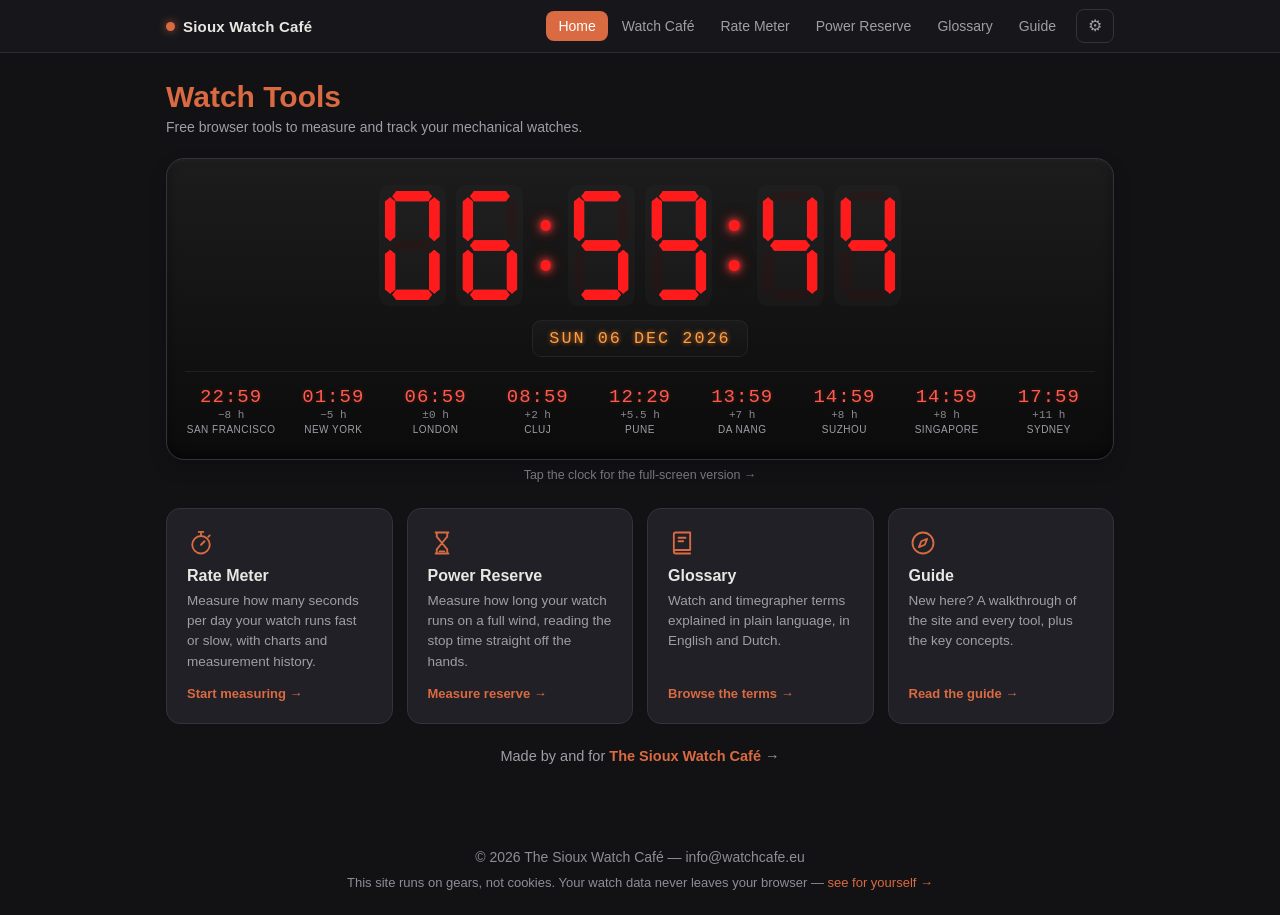
==== index.html @ 9752f8b2 "Left-align homepage title in the shared header style The title and subtitle now sit on the content c" ====
<!DOCTYPE html>
<html lang="en">
<head>
  <meta charset="UTF-8">
  <meta name="viewport" content="width=device-width, initial-scale=1.0">
  <title>Watch Tools — The Sioux Watch Café</title>
  <link rel="stylesheet" href="/theme.css">
  <link rel="icon" href="/favicon.svg" type="image/svg+xml">
  <link rel="icon" href="/favicon-32.png" sizes="32x32" type="image/png">
  <link rel="apple-touch-icon" href="/apple-touch-icon.png">

  <script src="/nav.js" defer></script>
  <style>
    :root{
      /* ===== Watch Café (default dark theme) ===== */
      --bg:#121215; --card:#1c1c21; --card2:#202026; --border:#33333c;
      --nav-bg:#17171b; --nav-border:#2a2a31; --nav-hover:#22222a; --accent-glow:rgba(217,106,65,.7);
      --accent:#d96a41; --accent-d:#c25a36;
      --ink:#e9e7e2; --muted:#a09da6;
      --led-on:#ff1b1b; --led-off:#3a0b0b; --led-glow:rgba(255,59,59,0.85);
      --amber-on:#ff9e3d; --amber-glow:rgba(255,138,60,0.7);
      --panel-1:#1c1c1c; --panel-2:#0b0b0b;       /* clock panel gradient */
      --panel-border:var(--border);
      --wt:#ff5a4d; --wo:#8a8890; --hint:#77747d; /* world strip: time / offset / hint */
    }

    /* ===== Pepsi — Rolex GMT red/blue accents on dark ===== */
    /* ===== Snowflake — Tudor blue with gold accents on dark ===== */
    /* ===== Speedy — Omega black/white dial with tachy red on dark ===== */
    /* ===== Monster — Seiko orange diver accents on dark ===== */
    /* ===== Kermit — Rolex green accents on warm dark ===== */
    *{box-sizing:border-box}
    body{margin:0;font-family:"Segoe UI",Roboto,Helvetica,Arial,sans-serif;background:var(--bg);color:var(--ink);-webkit-font-smoothing:antialiased}
    header{max-width:980px;margin:0 auto;padding:28px 16px 0}
    h1{color:var(--accent);font-size:clamp(20px,3vw,30px);font-weight:800;margin:0 0 4px}
    header p{color:var(--muted);font-size:14px;margin:0;line-height:1.4}
    main{max-width:980px;margin:0 auto 60px;padding:0 16px}

    .clock-hero{display:block;text-decoration:none;margin:20px 0 8px}
    .clock-panel{background:linear-gradient(180deg,var(--panel-1),var(--panel-2));border:1px solid var(--panel-border);border-radius:18px;padding:26px 18px 22px;display:flex;flex-direction:column;align-items:center;overflow-x:hidden;max-width:100%;box-shadow:inset 0 2px 4px rgba(255,255,255,0.04),inset 0 -4px 10px rgba(0,0,0,0.45),0 8px 18px rgba(0,0,0,0.18);transition:border-color .15s}
    .clock-hero:hover .clock-panel{border-color:var(--accent)}
    .clock{--u:clamp(0.40px,calc(0.196vw - 0.16px),1.05px);display:flex;align-items:center;gap:calc(10 * var(--u))}
    .digit{position:relative;width:calc(64 * var(--u));height:calc(116 * var(--u));background:rgba(255,255,255,0.02);border-radius:calc(10 * var(--u));flex:none}
    .segment{position:absolute;background:var(--led-off);opacity:.28}
    .segment.on{background:var(--led-on);opacity:1;box-shadow:0 0 8px var(--led-glow),0 0 16px var(--led-glow),0 0 28px rgba(255,60,60,.35)}
    .a,.d,.g{width:calc(38 * var(--u));height:calc(10 * var(--u));left:calc(13 * var(--u));clip-path:polygon(10% 0,90% 0,100% 50%,90% 100%,10% 100%,0 50%)}
    .a{top:calc(6 * var(--u))}.g{top:calc(53 * var(--u))}.d{bottom:calc(6 * var(--u))}
    .b,.c,.e,.f{width:calc(10 * var(--u));height:calc(42 * var(--u));clip-path:polygon(0 10%,50% 0,100% 10%,100% 90%,50% 100%,0 90%)}
    .f{left:calc(6 * var(--u));top:calc(12 * var(--u))}.b{right:calc(6 * var(--u));top:calc(12 * var(--u))}
    .e{left:calc(6 * var(--u));bottom:calc(12 * var(--u))}.c{right:calc(6 * var(--u));bottom:calc(12 * var(--u))}
    .colon{width:calc(18 * var(--u));height:calc(116 * var(--u));position:relative;margin:0 calc(2 * var(--u));flex:none}
    .colon::before,.colon::after{content:"";position:absolute;left:50%;transform:translateX(-50%);width:calc(10 * var(--u));height:calc(10 * var(--u));border-radius:50%;background:var(--led-on);box-shadow:0 0 6px var(--led-glow),0 0 12px var(--led-glow),0 0 20px rgba(255,43,43,.3)}
    .colon::before{top:calc(34 * var(--u))}.colon::after{bottom:calc(34 * var(--u))}
    .date-led{margin-top:14px;padding:8px 16px;text-align:center;background:linear-gradient(180deg,rgba(255,255,255,0.03),rgba(255,255,255,0.01));border:1px solid rgba(255,255,255,0.06);border-radius:9px;color:var(--amber-on);font-family:"Consolas","Courier New",monospace;font-size:1.05rem;letter-spacing:0.12em;text-transform:uppercase;text-shadow:0 0 4px var(--amber-glow),0 0 10px rgba(255,138,60,0.18)}
    .clock-hint{text-align:center;color:var(--hint);font-size:12.5px;margin:8px 0 0}
    .world{width:100%;margin-top:14px;padding-top:14px;border-top:1px solid rgba(255,255,255,0.07);display:grid;grid-template-columns:repeat(9,1fr);gap:10px}
    @media(max-width:940px){.world{grid-template-columns:repeat(3,1fr);row-gap:14px}}
    .wz{text-align:center;min-width:0}
    .wz .wt{font-family:"Consolas","Courier New",monospace;color:var(--wt);font-size:clamp(15px,4vw,19px);letter-spacing:1px;text-shadow:0 0 4px rgba(255,59,48,0.3)}
    .wz .wo{font-family:"Consolas","Courier New",monospace;color:var(--wo);font-size:11px;margin-top:1px}
    .wz .wc{color:#a09da6;font-size:10px;letter-spacing:0.5px;text-transform:uppercase;margin-top:3px;line-height:1.25}

    .tools{display:grid;grid-template-columns:repeat(4,1fr);gap:14px;margin:26px 0 0}
    @media(max-width:860px){.tools{grid-template-columns:repeat(2,1fr)}}
    @media(max-width:520px){.tools{grid-template-columns:1fr}}
    .tool{display:flex;flex-direction:column;background:var(--card2);border:1px solid var(--border);border-radius:14px;padding:20px;text-decoration:none;color:var(--ink);transition:border-color .15s, transform .15s}
    .tool:hover{border-color:var(--accent);transform:translateY(-2px)}
    .tool .icon{width:28px;height:28px;margin-bottom:10px;display:block;color:var(--accent)}
    .tool b{display:block;font-size:16px;margin-bottom:6px}
    .tool span{color:var(--muted);font-size:13.5px;line-height:1.5;display:block}
    .tool .go{color:var(--accent);font-size:13px;font-weight:600;margin-top:auto;padding-top:12px;display:block}

    .cafe-ref{margin:24px 0 0;text-align:center;color:var(--muted);font-size:14.5px}
    .cafe-ref a{color:var(--accent);text-decoration:none;font-weight:600}
    .cafe-ref a:hover{text-decoration:underline}

    footer{margin-top:44px;text-align:center;padding:25px;color:#8f8c96;font-size:14px}
    .gears{margin-top:10px;font-size:13px}
    .gears a{color:var(--accent);text-decoration:none}
    .gears a:hover{text-decoration:underline}
  </style>
</head>
<body>

<header>
  <h1>Watch Tools</h1>
  <p>Free browser tools to measure and track your mechanical watches.</p>
</header>

<main>
  <a class="clock-hero" href="/clock/" title="Open the full-screen clock">
    <div class="clock-panel">
      <div class="clock" id="clock">
        <div class="digit" id="digit0"><div class="segment a"></div><div class="segment b"></div><div class="segment c"></div><div class="segment d"></div><div class="segment e"></div><div class="segment f"></div><div class="segment g"></div></div>
        <div class="digit" id="digit1"><div class="segment a"></div><div class="segment b"></div><div class="segment c"></div><div class="segment d"></div><div class="segment e"></div><div class="segment f"></div><div class="segment g"></div></div>
        <div class="colon"></div>
        <div class="digit" id="digit2"><div class="segment a"></div><div class="segment b"></div><div class="segment c"></div><div class="segment d"></div><div class="segment e"></div><div class="segment f"></div><div class="segment g"></div></div>
        <div class="digit" id="digit3"><div class="segment a"></div><div class="segment b"></div><div class="segment c"></div><div class="segment d"></div><div class="segment e"></div><div class="segment f"></div><div class="segment g"></div></div>
        <div class="colon"></div>
        <div class="digit" id="digit4"><div class="segment a"></div><div class="segment b"></div><div class="segment c"></div><div class="segment d"></div><div class="segment e"></div><div class="segment f"></div><div class="segment g"></div></div>
        <div class="digit" id="digit5"><div class="segment a"></div><div class="segment b"></div><div class="segment c"></div><div class="segment d"></div><div class="segment e"></div><div class="segment f"></div><div class="segment g"></div></div>
      </div>
      <div class="date-led" id="dateDisplay">MON 01 JAN 2026</div>
      <div class="world" id="world"></div>
    </div>
    <p class="clock-hint" id="clockHint">Tap the clock for the full-screen version &rarr;</p>
  </a>

  <div class="tools">
    <a class="tool" href="/watchrate/">
      <svg class="icon" viewBox="0 0 24 24" fill="none" stroke="currentColor" stroke-width="1.6" stroke-linecap="round" stroke-linejoin="round" aria-hidden="true"><circle cx="12" cy="13.5" r="7.5"/><path d="M10 2.5h4M12 2.5V6M18.2 6.8l1.3-1.3M12 13.5l3-3"/></svg>
      <b id="t_rate_h">Rate Meter</b>
      <span id="t_rate_d">Measure how many seconds per day your watch runs fast or slow, with charts and measurement history.</span>
      <span class="go" id="t_rate_c">Start measuring &rarr;</span>
    </a>
    <a class="tool" href="/powerreserve/">
      <svg class="icon" viewBox="0 0 24 24" fill="none" stroke="currentColor" stroke-width="1.6" stroke-linecap="round" stroke-linejoin="round" aria-hidden="true"><path d="M6.5 3h11M6.5 21h11M7.5 3v3.5L12 12l4.5-5.5V3M7.5 21v-3.5L12 12l4.5 5.5V21"/><path d="M10 19.2h4"/></svg>
      <b id="t_pr_h">Power Reserve</b>
      <span id="t_pr_d">Measure how long your watch runs on a full wind, reading the stop time straight off the hands.</span>
      <span class="go" id="t_pr_c">Measure reserve &rarr;</span>
    </a>
    <a class="tool" href="/glossary/">
      <svg class="icon" viewBox="0 0 24 24" fill="none" stroke="currentColor" stroke-width="1.6" stroke-linecap="round" stroke-linejoin="round" aria-hidden="true"><path d="M5 4.5A1.5 1.5 0 0 1 6.5 3H19v15H6.5A1.5 1.5 0 0 0 5 19.5z"/><path d="M5 19.5A1.5 1.5 0 0 0 6.5 21H19M9 7.5h6M9 10.5h4"/></svg>
      <b id="t_gl_h">Glossary</b>
      <span id="t_gl_d">Watch and timegrapher terms explained in plain language, in English and Dutch.</span>
      <span class="go" id="t_gl_c">Browse the terms &rarr;</span>
    </a>
    <a class="tool" href="/guide/">
      <svg class="icon" viewBox="0 0 24 24" fill="none" stroke="currentColor" stroke-width="1.6" stroke-linecap="round" stroke-linejoin="round" aria-hidden="true"><circle cx="12" cy="12" r="9"/><path d="M15.5 8.5l-2 5-5 2 2-5z"/></svg>
      <b id="t_gu_h">Guide</b>
      <span id="t_gu_d">New here? A walkthrough of the site and every tool, plus the key concepts.</span>
      <span class="go" id="t_gu_c">Read the guide &rarr;</span>
    </a>
  </div>

  <p class="cafe-ref" id="cafeRef">Made by and for <a href="/cafe/">The Sioux Watch Café</a> &rarr;</p>
</main>

<footer>
  © 2026 The Sioux Watch Café — info@watchcafe.eu
  <div class="gears" id="gears">This site runs on gears, not cookies. Your watch data never leaves your browser — <a href="/privacy/">see for yourself →</a></div>
</footer>

<script>
  var digitMap={"0":["a","b","c","d","e","f"],"1":["b","c"],"2":["a","b","d","e","g"],"3":["a","b","c","d","g"],"4":["b","c","f","g"],"5":["a","c","d","f","g"],"6":["a","c","d","e","f","g"],"7":["a","b","c"],"8":["a","b","c","d","e","f","g"],"9":["a","b","c","d","f","g"]};
  function setDigit(id,ch){
    var digit=document.getElementById(id); if(!digit) return;
    var active=digitMap[ch]||[];
    digit.querySelectorAll(".segment").forEach(function(seg){
      var cls=["a","b","c","d","e","f","g"].filter(function(c){return seg.classList.contains(c);})[0];
      seg.classList.toggle("on",active.indexOf(cls)>-1);
    });
  }
  function tick(){
    var now=new Date();
    var s=(String(now.getHours()).padStart(2,"0")+String(now.getMinutes()).padStart(2,"0")+String(now.getSeconds()).padStart(2,"0")).split("");
    for(var i=0;i<6;i++) setDigit("digit"+i,s[i]);
    var d=now.toLocaleDateString("en-GB",{weekday:"short",day:"2-digit",month:"short",year:"numeric"}).replace(/,/g,"").toUpperCase();
    document.getElementById("dateDisplay").textContent=d;
    updateWorld(now);
  }

  var CITIES=[
    {city:"San Francisco",tz:"America/Los_Angeles"},
    {city:"New York",tz:"America/New_York"},
    {city:"London",tz:"Europe/London"},
    {city:"Cluj",tz:"Europe/Bucharest"},
    {city:"Pune",tz:"Asia/Kolkata"},
    {city:"Suzhou",tz:"Asia/Shanghai"},
    {city:"Singapore",tz:"Asia/Singapore"},
    {city:"Da Nang",tz:"Asia/Ho_Chi_Minh"},
    {city:"Sydney",tz:"Australia/Sydney"}
  ];
  // uurverschil van een tijdzone t.o.v. de systeemtijdzone, op moment 'now'
  function tzOffsetHours(tz,now){
    try{
      var s=new Intl.DateTimeFormat("en-US",{timeZone:tz,hour12:false,year:"numeric",month:"2-digit",day:"2-digit",hour:"2-digit",minute:"2-digit"}).formatToParts(now);
      var o={}; s.forEach(function(p){o[p.type]=p.value;});
      var asUTC=Date.UTC(+o.year,+o.month-1,+o.day,(+o.hour)%24,+o.minute);
      var localAsUTC=Date.UTC(now.getFullYear(),now.getMonth(),now.getDate(),now.getHours(),now.getMinutes());
      return Math.round((asUTC-localAsUTC)/1800000)/2;
    }catch(e){return null;}
  }
  function fmtOffset(h){ if(h===null)return ""; if(h===0)return "\u00b10"; var a=Math.abs(h); var n=(a%1===0)?String(a):a.toFixed(1); return (h>0?"+":"\u2212")+n; }
  function buildWorld(now){
    var sorted=CITIES.map(function(c){return {c:c,off:tzOffsetHours(c.tz,now)};})
      .sort(function(a,b){return (a.off===null?1e9:a.off)-(b.off===null?1e9:b.off);});
    document.getElementById("world").innerHTML=sorted.map(function(x){
      return '<div class="wz"><div class="wt" data-tz="'+x.c.tz+'">--:--</div>'
        +'<div class="wo" data-tzoff="'+x.c.tz+'"></div>'
        +'<div class="wc">'+x.c.city+'</div></div>';
    }).join("");
  }
  function updateWorld(now){
    document.querySelectorAll("#world .wt").forEach(function(el){
      try{el.textContent=new Intl.DateTimeFormat("en-GB",{timeZone:el.getAttribute("data-tz"),hour:"2-digit",minute:"2-digit",hour12:false}).format(now);}
      catch(e){el.textContent="--:--";}
    });
    document.querySelectorAll("#world .wo").forEach(function(el){
      el.textContent=fmtOffset(tzOffsetHours(el.getAttribute("data-tzoff"),now))+" h";
    });
  }
  buildWorld(new Date());
  tick(); setInterval(tick,1000);

  var T={
    en:{h1:"Watch Tools",sub:"Free browser tools to measure and track your mechanical watches.",
        hint:"Tap the clock for the full-screen version \u2192",
        cafe:'Made by and for <a href="/cafe/">The Sioux Watch Café</a> \u2192',
        gears:'This site runs on gears, not cookies. Your watch data never leaves your browser — <a href="/privacy/">see for yourself →</a>',
        rate_h:"Rate Meter",rate_d:"Measure how many seconds per day your watch runs fast or slow, with charts and measurement history.",rate_c:"Start measuring \u2192",
        pr_h:"Power Reserve",pr_d:"Measure how long your watch runs on a full wind, reading the stop time straight off the hands.",pr_c:"Measure reserve \u2192",
        gl_h:"Glossary",gl_d:"Watch and timegrapher terms explained in plain language, in English and Dutch.",gl_c:"Browse the terms \u2192",
        gu_h:"Guide",gu_d:"New here? A walkthrough of the site and every tool, plus the key concepts.",gu_c:"Read the guide \u2192"},
    nl:{h1:"Horloge-tools",sub:"Gratis browsertools om je mechanische horloges te meten en te volgen.",
        hint:"Tik op de klok voor de schermvullende versie \u2192",
        cafe:'Gemaakt door en voor <a href="/cafe/">The Sioux Watch Café</a> \u2192',
        gears:'Deze site draait op tandwielen, niet op cookies. Je horlogedata verlaat je browser nooit — <a href="/privacy/">zie het zelf →</a>',
        rate_h:"Rate Meter",rate_d:"Meet hoeveel seconden per dag je horloge voor- of achterloopt, met grafieken en een meethistorie.",rate_c:"Begin met meten \u2192",
        pr_h:"Gangreserve",pr_d:"Meet hoe lang je horloge loopt op een volledige opwinding, door de stoptijd rechtstreeks van de wijzers af te lezen.",pr_c:"Meet de gangreserve \u2192",
        gl_h:"Begrippenlijst",gl_d:"Horloge- en timegrapher-begrippen in gewone taal uitgelegd, in het Nederlands en Engels.",gl_c:"Bekijk de begrippen \u2192",
        gu_h:"Handleiding",gu_d:"Nieuw hier? Een rondleiding door de site en elke tool, plus de kernbegrippen.",gu_c:"Lees de handleiding \u2192"}
  };
  function applyLang(l){
    var t=T[l]||T.en;
    document.querySelector("header h1").textContent=t.h1;
    document.querySelector("header p").textContent=t.sub;
    document.getElementById("clockHint").textContent=t.hint;
    document.getElementById("cafeRef").innerHTML=t.cafe;
    document.getElementById("gears").innerHTML=t.gears;
    var tiles=[["rate",t.rate_h,t.rate_d,t.rate_c],["pr",t.pr_h,t.pr_d,t.pr_c],["gl",t.gl_h,t.gl_d,t.gl_c],["gu",t.gu_h,t.gu_d,t.gu_c]];
    tiles.forEach(function(x){
      var h=document.getElementById("t_"+x[0]+"_h"),d=document.getElementById("t_"+x[0]+"_d"),c=document.getElementById("t_"+x[0]+"_c");
      if(h)h.textContent=x[1]; if(d)d.textContent=x[2]; if(c)c.innerHTML=x[3];
    });
    document.documentElement.lang=l;
  }
  var lang; try{lang=localStorage.getItem("siouxWatchRateMeterLang")||"en";}catch(e){lang="en";}
  applyLang(lang);
  window.addEventListener("swclang",function(e){applyLang(e.detail);});
</script>
</body>
</html>
---- theme.css ----
/* ===== watchcafe.eu — central theme definitions =====
   The default (Watch Café dark) theme lives inline in each page's <style>
   to prevent a flash on load. This file holds only the theme OVERRIDES,
   applied when <html data-theme="..."> is set by nav.js.

   To tweak a theme or add one, edit ONLY this file.
   Each block sets every variable used anywhere on the site; pages ignore
   the ones they don't use. --bg and --page are kept in sync (pages use one
   or the other). Functional colours (LED clock red, green watch clock,
   graph scale, position colours) are NOT themed and stay in the pages. */

:root[data-theme="daydate"]{
  --bg:#171208; --page:#171208; --card:#241c0d; --card2:#2b2210; --border:#4a3a1c;
  --accent:#d4af52; --accent-d:#b8923a; --ink:#f0e9d8; --muted:#b3a582;
  --banner:#9a7c33;
  --nav-bg:#120e05; --nav-border:#3e3117; --nav-hover:#281f0d; --accent-glow:rgba(212,175,82,.6);
  --led-on:#ffcf5a; --led-off:#3a2a08; --led-glow:rgba(255,207,90,0.8);
  --amber-on:#e0c060; --amber-glow:rgba(212,175,82,.75);
  --panel-1:#181206; --panel-2:#0b0803; --panel-border:#3a2c14;
  --amber:#d4af52; --amber-off:#3a2a08; --green:#3be35b; --green-off:#0c2a17; --green-glow:rgba(59,227,91,.7);
  --led-amber:#d4af52; --led-amber-off:#3a2a08;
}
:root[data-theme="snowflake"]{
  --bg:#0a1830; --page:#0a1830; --card:#112448; --card2:#152c56; --border:#294a80;
  --accent:#5b9bff; --accent-d:#d9a441; --ink:#e7ecf4; --muted:#8ea3c4;
  --banner:#2b5a9e;
  --nav-bg:#081426; --nav-border:#234270; --nav-hover:#152c52; --accent-glow:rgba(91,155,255,.6);
  --led-on:#4d8bff; --led-off:#0b1a33; --led-glow:rgba(77,139,255,0.8);
  --amber-on:#d9a441; --amber-glow:rgba(91,155,255,.75);
  --panel-1:#111b2e; --panel-2:#080f1c; --panel-border:#243657;
  --amber:#5b9bff; --amber-off:#0e2138; --green:#3be35b; --green-off:#0c2a17; --green-glow:rgba(59,227,91,.7);
  --led-amber:#5b9bff; --led-amber-off:#0e2138;
}
:root[data-theme="speedy"]{
  --bg:#0f0f11; --page:#0f0f11; --card:#1b1b20; --card2:#212127; --border:#3a3a43;
  --accent:#e2483d; --accent-d:#f2f2f2; --ink:#ececee; --muted:#9a9aa2;
  --banner:#8a3a34;
  --nav-bg:#141416; --nav-border:#33333a; --nav-hover:#242429; --accent-glow:rgba(226,72,61,.6);
  --led-on:#f2f2f2; --led-off:#2a2a2e; --led-glow:rgba(255,255,255,0.7);
  --amber-on:#e2483d; --amber-glow:rgba(226,72,61,.75);
  --panel-1:#131316; --panel-2:#060608; --panel-border:#2a2a30;
  --amber:#e2483d; --amber-off:#3a1210; --green:#3be35b; --green-off:#0c2a17; --green-glow:rgba(59,227,91,.7);
  --led-amber:#e2483d; --led-amber-off:#3a1210;
}
:root[data-theme="monster"]{
  --bg:#1a1206; --page:#1a1206; --card:#26200f; --card2:#2d2513; --border:#4d3d1e;
  --accent:#ff8a2a; --accent-d:#e8641c; --ink:#efe9e1; --muted:#b0a48f;
  --banner:#a85e1e;
  --nav-bg:#140f06; --nav-border:#40331e; --nav-hover:#2a2210; --accent-glow:rgba(255,138,60,.6);
  --led-on:#ff7a1a; --led-off:#3a1c05; --led-glow:rgba(255,122,26,0.8);
  --amber-on:#ffb066; --amber-glow:rgba(255,138,42,.75);
  --panel-1:#16130f; --panel-2:#0a0806; --panel-border:#3a2c1c;
  --amber:#ff8a2a; --amber-off:#3a1c05; --green:#3be35b; --green-off:#0c2a17; --green-glow:rgba(59,227,91,.7);
  --led-amber:#ff8a2a; --led-amber-off:#3a1c05;
}
:root[data-theme="kermit"]{
  --bg:#0a160d; --page:#0a160d; --card:#122417; --card2:#162c1b; --border:#264d30;
  --accent:#48c777; --accent-d:#c7a24a; --ink:#e8ece4; --muted:#8ea88f;
  --banner:#2f7a4a;
  --nav-bg:#081108; --nav-border:#20402b; --nav-hover:#152c1b; --accent-glow:rgba(72,199,119,.55);
  --led-on:#2fd06a; --led-off:#0c2a17; --led-glow:rgba(47,208,106,0.75);
  --amber-on:#c7a24a; --amber-glow:rgba(72,199,119,.75);
  --panel-1:#101a12; --panel-2:#070f09; --panel-border:#20402b;
  --amber:#48c777; --amber-off:#0c2a17; --green:#3be35b; --green-off:#0c2a17; --green-glow:rgba(59,227,91,.7);
  --led-amber:#48c777; --led-amber-off:#0c2a17;
}
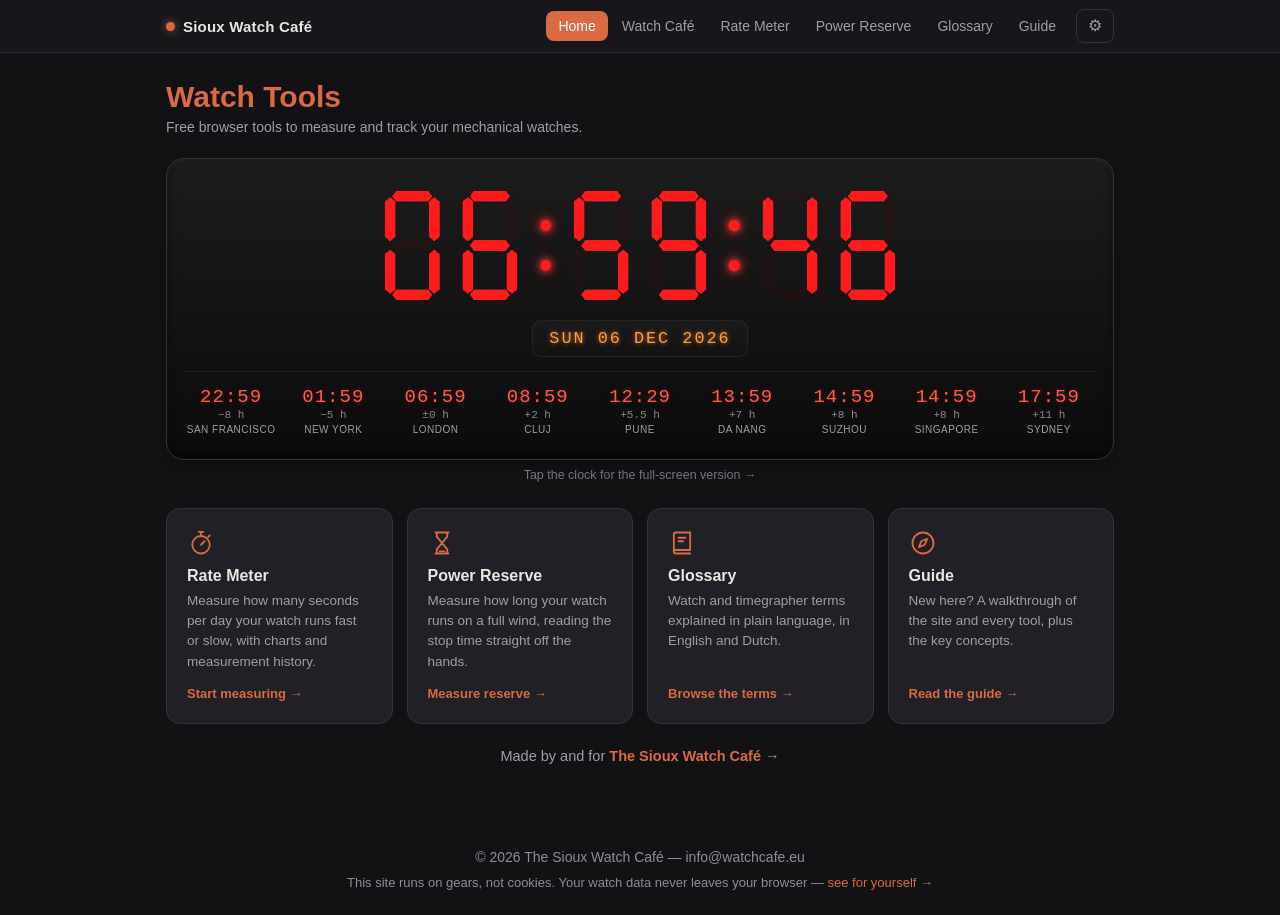
==== commit 613a9adb: "Remove per-digit background boxes from the LED clocks The faint tile behind each seven-segment digit" ====
--- a/index.html
+++ b/index.html
@@ -40,7 +40,7 @@
     .clock-panel{background:linear-gradient(180deg,var(--panel-1),var(--panel-2));border:1px solid var(--panel-border);border-radius:18px;padding:26px 18px 22px;display:flex;flex-direction:column;align-items:center;overflow-x:hidden;max-width:100%;box-shadow:inset 0 2px 4px rgba(255,255,255,0.04),inset 0 -4px 10px rgba(0,0,0,0.45),0 8px 18px rgba(0,0,0,0.18);transition:border-color .15s}
     .clock-hero:hover .clock-panel{border-color:var(--accent)}
     .clock{--u:clamp(0.40px,calc(0.196vw - 0.16px),1.05px);display:flex;align-items:center;gap:calc(10 * var(--u))}
-    .digit{position:relative;width:calc(64 * var(--u));height:calc(116 * var(--u));background:rgba(255,255,255,0.02);border-radius:calc(10 * var(--u));flex:none}
+    .digit{position:relative;width:calc(64 * var(--u));height:calc(116 * var(--u));flex:none}
     .segment{position:absolute;background:var(--led-off);opacity:.28}
     .segment.on{background:var(--led-on);opacity:1;box-shadow:0 0 8px var(--led-glow),0 0 16px var(--led-glow),0 0 28px rgba(255,60,60,.35)}
     .a,.d,.g{width:calc(38 * var(--u));height:calc(10 * var(--u));left:calc(13 * var(--u));clip-path:polygon(10% 0,90% 0,100% 50%,90% 100%,10% 100%,0 50%)}
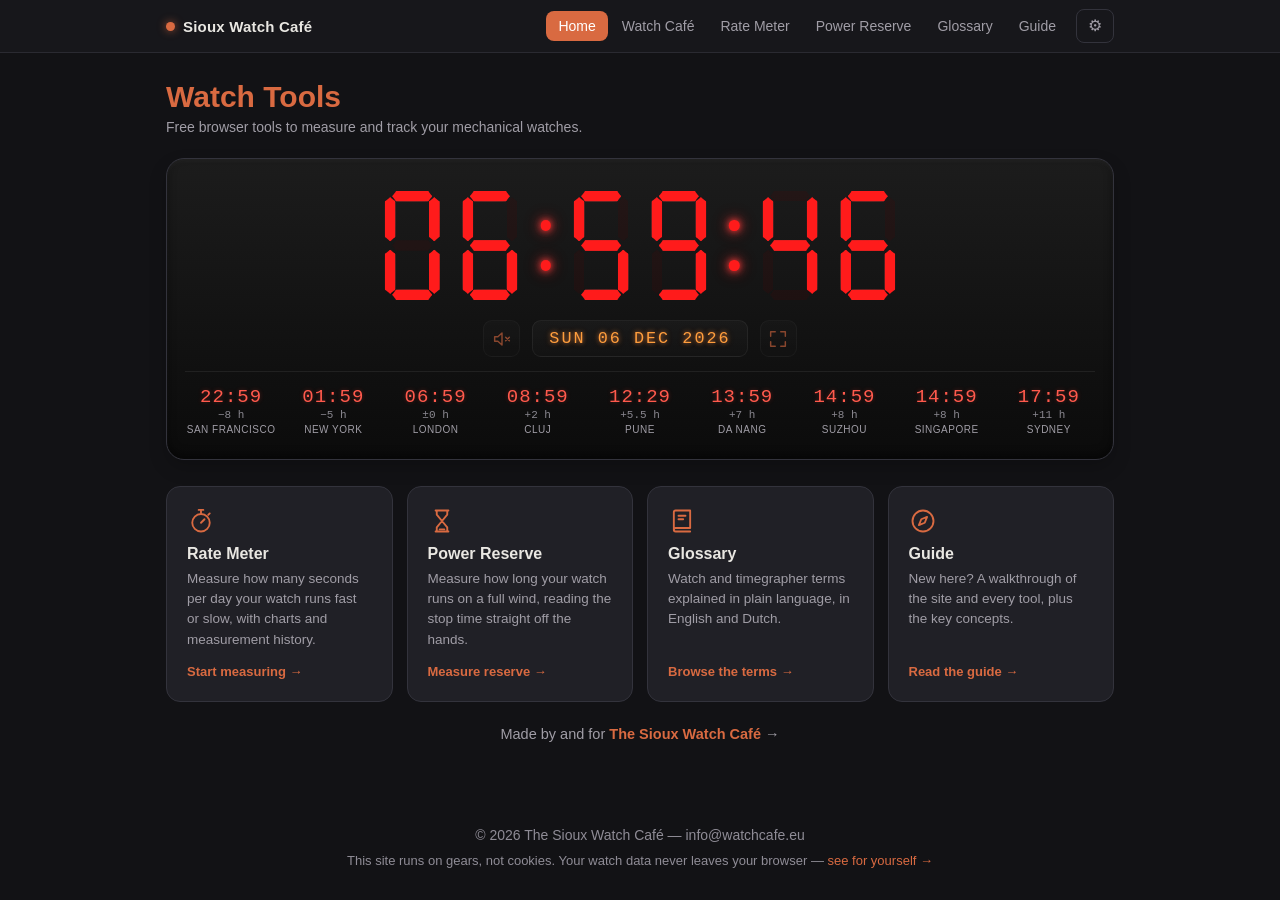
==== commit 97dba7f4: "Add tick and full-screen buttons beside the homepage clock date The clock panel is no longer a link " ====
--- a/index.html
+++ b/index.html
@@ -36,9 +36,8 @@
     header p{color:var(--muted);font-size:14px;margin:0;line-height:1.4}
     main{max-width:980px;margin:0 auto 60px;padding:0 16px}
 
-    .clock-hero{display:block;text-decoration:none;margin:20px 0 8px}
-    .clock-panel{background:linear-gradient(180deg,var(--panel-1),var(--panel-2));border:1px solid var(--panel-border);border-radius:18px;padding:26px 18px 22px;display:flex;flex-direction:column;align-items:center;overflow-x:hidden;max-width:100%;box-shadow:inset 0 2px 4px rgba(255,255,255,0.04),inset 0 -4px 10px rgba(0,0,0,0.45),0 8px 18px rgba(0,0,0,0.18);transition:border-color .15s}
-    .clock-hero:hover .clock-panel{border-color:var(--accent)}
+    .clock-hero{margin:20px 0 0}
+    .clock-panel{background:linear-gradient(180deg,var(--panel-1),var(--panel-2));border:1px solid var(--panel-border);border-radius:18px;padding:26px 18px 22px;display:flex;flex-direction:column;align-items:center;overflow-x:hidden;max-width:100%;box-shadow:inset 0 2px 4px rgba(255,255,255,0.04),inset 0 -4px 10px rgba(0,0,0,0.45),0 8px 18px rgba(0,0,0,0.18)}
     .clock{--u:clamp(0.40px,calc(0.196vw - 0.16px),1.05px);display:flex;align-items:center;gap:calc(10 * var(--u))}
     .digit{position:relative;width:calc(64 * var(--u));height:calc(116 * var(--u));flex:none}
     .segment{position:absolute;background:var(--led-off);opacity:.28}
@@ -51,8 +50,22 @@
     .colon{width:calc(18 * var(--u));height:calc(116 * var(--u));position:relative;margin:0 calc(2 * var(--u));flex:none}
     .colon::before,.colon::after{content:"";position:absolute;left:50%;transform:translateX(-50%);width:calc(10 * var(--u));height:calc(10 * var(--u));border-radius:50%;background:var(--led-on);box-shadow:0 0 6px var(--led-glow),0 0 12px var(--led-glow),0 0 20px rgba(255,43,43,.3)}
     .colon::before{top:calc(34 * var(--u))}.colon::after{bottom:calc(34 * var(--u))}
-    .date-led{margin-top:14px;padding:8px 16px;text-align:center;background:linear-gradient(180deg,rgba(255,255,255,0.03),rgba(255,255,255,0.01));border:1px solid rgba(255,255,255,0.06);border-radius:9px;color:var(--amber-on);font-family:"Consolas","Courier New",monospace;font-size:1.05rem;letter-spacing:0.12em;text-transform:uppercase;text-shadow:0 0 4px var(--amber-glow),0 0 10px rgba(255,138,60,0.18)}
-    .clock-hint{text-align:center;color:var(--hint);font-size:12.5px;margin:8px 0 0}
+    .date-led{white-space:nowrap;padding:8px 16px;text-align:center;background:linear-gradient(180deg,rgba(255,255,255,0.03),rgba(255,255,255,0.01));border:1px solid rgba(255,255,255,0.06);border-radius:9px;color:var(--amber-on);font-family:"Consolas","Courier New",monospace;font-size:1.05rem;letter-spacing:0.12em;text-transform:uppercase;text-shadow:0 0 4px var(--amber-glow),0 0 10px rgba(255,138,60,0.18)}
+    .date-row{display:flex;align-items:stretch;justify-content:center;gap:12px;margin-top:14px}
+    .cp-btn{flex:none;width:37px;display:grid;place-items:center;padding:0;cursor:pointer;color:var(--accent);opacity:.6;background:linear-gradient(180deg,rgba(255,255,255,0.03),rgba(255,255,255,0.01));border:1px solid rgba(255,255,255,0.06);border-radius:9px;transition:opacity .15s,border-color .15s;touch-action:manipulation}
+    .cp-btn:hover,.cp-btn:focus-visible{opacity:1;border-color:var(--accent)}
+    .cp-btn.on{opacity:1;filter:drop-shadow(0 0 4px var(--accent-glow,rgba(217,106,65,.6)))}
+    .cp-btn svg{width:22px;height:22px}
+    .cp-btn .w,.cp-btn.on .x{display:none}
+    .cp-btn.on .w{display:inline}
+    .fs-out,.clock-panel:fullscreen .fs-in{display:none}
+    .clock-panel:fullscreen .fs-out{display:inline}
+    .clock-panel:fullscreen{justify-content:center;border:none;border-radius:0;background:#050505}
+    .clock-panel:fullscreen .clock{--u:min(0.17vw,0.39vh)}
+    .clock-panel:fullscreen .date-led{font-size:1.6rem}
+    .clock-panel:fullscreen .date-row{margin-top:28px}
+    .clock-panel:fullscreen .world{max-width:1100px;margin-top:40px}
+    @media(max-width:600px){.date-row{gap:8px}.date-led{font-size:.95rem;letter-spacing:.08em;padding:8px 10px}}
     .world{width:100%;margin-top:14px;padding-top:14px;border-top:1px solid rgba(255,255,255,0.07);display:grid;grid-template-columns:repeat(9,1fr);gap:10px}
     @media(max-width:940px){.world{grid-template-columns:repeat(3,1fr);row-gap:14px}}
     .wz{text-align:center;min-width:0}
@@ -88,7 +101,7 @@
 </header>
 
 <main>
-  <a class="clock-hero" href="/clock/" title="Open the full-screen clock">
+  <div class="clock-hero">
     <div class="clock-panel">
       <div class="clock" id="clock">
         <div class="digit" id="digit0"><div class="segment a"></div><div class="segment b"></div><div class="segment c"></div><div class="segment d"></div><div class="segment e"></div><div class="segment f"></div><div class="segment g"></div></div>
@@ -100,11 +113,14 @@
         <div class="digit" id="digit4"><div class="segment a"></div><div class="segment b"></div><div class="segment c"></div><div class="segment d"></div><div class="segment e"></div><div class="segment f"></div><div class="segment g"></div></div>
         <div class="digit" id="digit5"><div class="segment a"></div><div class="segment b"></div><div class="segment c"></div><div class="segment d"></div><div class="segment e"></div><div class="segment f"></div><div class="segment g"></div></div>
       </div>
-      <div class="date-led" id="dateDisplay">MON 01 JAN 2026</div>
+      <div class="date-row">
+        <button type="button" class="cp-btn" id="tickBtn" aria-pressed="false"><svg viewBox="0 0 24 24" fill="none" stroke="currentColor" stroke-width="1.6" stroke-linecap="round" stroke-linejoin="round" aria-hidden="true"><path d="M4 9.5h3.5L12 5.5v13l-4.5-4H4z"/><path class="x" d="M16 10l4 4M20 10l-4 4"/><path class="w" d="M15.5 9.5a3.5 3.5 0 0 1 0 5M18 7a7 7 0 0 1 0 10"/></svg></button>
+        <div class="date-led" id="dateDisplay">MON 01 JAN 2026</div>
+        <button type="button" class="cp-btn" id="fsBtn"><svg viewBox="0 0 24 24" fill="none" stroke="currentColor" stroke-width="1.6" stroke-linecap="round" stroke-linejoin="round" aria-hidden="true"><path class="fs-in" d="M4 9V4h5M20 9V4h-5M4 15v5h5M20 15v5h-5"/><path class="fs-out" d="M9 4v5H4M15 4v5h5M9 20v-5H4M15 20v-5h5"/></svg></button>
+      </div>
       <div class="world" id="world"></div>
     </div>
-    <p class="clock-hint" id="clockHint">Tap the clock for the full-screen version &rarr;</p>
-  </a>
+  </div>
 
   <div class="tools">
     <a class="tool" href="/watchrate/">
@@ -158,6 +174,7 @@
     var d=now.toLocaleDateString("en-GB",{weekday:"short",day:"2-digit",month:"short",year:"numeric"}).replace(/,/g,"").toUpperCase();
     document.getElementById("dateDisplay").textContent=d;
     updateWorld(now);
+    maybeTick(now.getSeconds());
   }
 
   var CITIES=[
@@ -200,12 +217,46 @@
       el.textContent=fmtOffset(tzOffsetHours(el.getAttribute("data-tzoff"),now))+" h";
     });
   }
+  // 10-second tick: off on every load, since browsers only allow audio after a click
+  var audioCtx=null,tickOn=false,lastTick=null;
+  var tickBtn=document.getElementById("tickBtn");
+  tickBtn.addEventListener("click",function(){
+    tickOn=!tickOn;
+    tickBtn.classList.toggle("on",tickOn);
+    tickBtn.setAttribute("aria-pressed",String(tickOn));
+    if(tickOn&&!audioCtx) audioCtx=new (window.AudioContext||window.webkitAudioContext)();
+    if(tickOn&&audioCtx.state==="suspended") audioCtx.resume();
+  });
+  function maybeTick(sec){
+    if(sec%10!==0){lastTick=null;return;}
+    if(!tickOn||!audioCtx||lastTick===sec) return;
+    lastTick=sec;
+    var t0=audioCtx.currentTime,osc=audioCtx.createOscillator(),gain=audioCtx.createGain();
+    osc.type="sine"; osc.frequency.setValueAtTime(880,t0);
+    gain.gain.setValueAtTime(0.0001,t0);
+    gain.gain.exponentialRampToValueAtTime(0.035,t0+0.01);
+    gain.gain.exponentialRampToValueAtTime(0.0001,t0+0.08);
+    osc.connect(gain); gain.connect(audioCtx.destination);
+    osc.start(t0); osc.stop(t0+0.09);
+  }
+
+  // Full screen for the clock panel; hidden where the browser can't do it (iPhone)
+  var panel=document.querySelector(".clock-panel"),fsBtn=document.getElementById("fsBtn");
+  if(!(document.fullscreenEnabled||document.webkitFullscreenEnabled)) fsBtn.style.display="none";
+  fsBtn.addEventListener("click",function(){
+    if(document.fullscreenElement||document.webkitFullscreenElement){
+      (document.exitFullscreen||document.webkitExitFullscreen).call(document);
+    }else{
+      (panel.requestFullscreen||panel.webkitRequestFullscreen).call(panel);
+    }
+  });
+
   buildWorld(new Date());
   tick(); setInterval(tick,1000);
 
   var T={
     en:{h1:"Watch Tools",sub:"Free browser tools to measure and track your mechanical watches.",
-        hint:"Tap the clock for the full-screen version \u2192",
+        tick:"10-second tick",fs:"Full screen",
         cafe:'Made by and for <a href="/cafe/">The Sioux Watch Café</a> \u2192',
         gears:'This site runs on gears, not cookies. Your watch data never leaves your browser — <a href="/privacy/">see for yourself →</a>',
         rate_h:"Rate Meter",rate_d:"Measure how many seconds per day your watch runs fast or slow, with charts and measurement history.",rate_c:"Start measuring \u2192",
@@ -213,7 +264,7 @@
         gl_h:"Glossary",gl_d:"Watch and timegrapher terms explained in plain language, in English and Dutch.",gl_c:"Browse the terms \u2192",
         gu_h:"Guide",gu_d:"New here? A walkthrough of the site and every tool, plus the key concepts.",gu_c:"Read the guide \u2192"},
     nl:{h1:"Horloge-tools",sub:"Gratis browsertools om je mechanische horloges te meten en te volgen.",
-        hint:"Tik op de klok voor de schermvullende versie \u2192",
+        tick:"Tik elke 10 seconden",fs:"Schermvullend",
         cafe:'Gemaakt door en voor <a href="/cafe/">The Sioux Watch Café</a> \u2192',
         gears:'Deze site draait op tandwielen, niet op cookies. Je horlogedata verlaat je browser nooit — <a href="/privacy/">zie het zelf →</a>',
         rate_h:"Rate Meter",rate_d:"Meet hoeveel seconden per dag je horloge voor- of achterloopt, met grafieken en een meethistorie.",rate_c:"Begin met meten \u2192",
@@ -225,7 +276,7 @@
     var t=T[l]||T.en;
     document.querySelector("header h1").textContent=t.h1;
     document.querySelector("header p").textContent=t.sub;
-    document.getElementById("clockHint").textContent=t.hint;
+    [["tickBtn",t.tick],["fsBtn",t.fs]].forEach(function(x){var b=document.getElementById(x[0]);b.title=x[1];b.setAttribute("aria-label",x[1]);});
     document.getElementById("cafeRef").innerHTML=t.cafe;
     document.getElementById("gears").innerHTML=t.gears;
     var tiles=[["rate",t.rate_h,t.rate_d,t.rate_c],["pr",t.pr_h,t.pr_d,t.pr_c],["gl",t.gl_h,t.gl_d,t.gl_c],["gu",t.gu_h,t.gu_d,t.gu_c]];
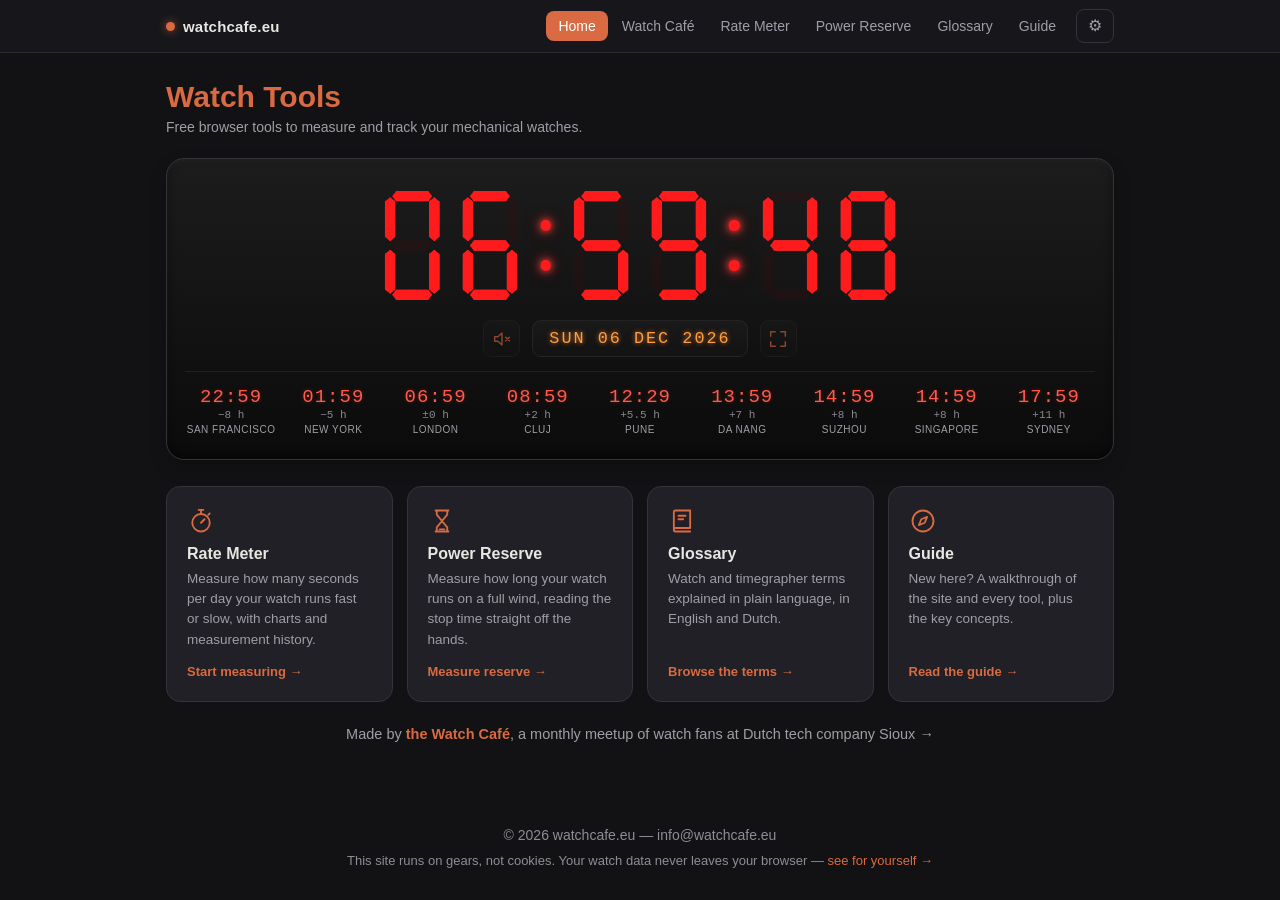
==== commit c0e58d0d: "Brand the tools as watchcafe.eu instead of the Sioux Watch Café The menu bar brand, tool subtitles a" ====
--- a/index.html
+++ b/index.html
@@ -149,11 +149,11 @@
     </a>
   </div>
 
-  <p class="cafe-ref" id="cafeRef">Made by and for <a href="/cafe/">The Sioux Watch Café</a> &rarr;</p>
+  <p class="cafe-ref" id="cafeRef">Made by <a href="/cafe/">the Watch Café</a>, a monthly meetup of watch fans at Dutch tech company Sioux &rarr;</p>
 </main>
 
 <footer>
-  © 2026 The Sioux Watch Café — info@watchcafe.eu
+  © 2026 watchcafe.eu — info@watchcafe.eu
   <div class="gears" id="gears">This site runs on gears, not cookies. Your watch data never leaves your browser — <a href="/privacy/">see for yourself →</a></div>
 </footer>
 
@@ -257,7 +257,7 @@
   var T={
     en:{h1:"Watch Tools",sub:"Free browser tools to measure and track your mechanical watches.",
         tick:"10-second tick",fs:"Full screen",
-        cafe:'Made by and for <a href="/cafe/">The Sioux Watch Café</a> \u2192',
+        cafe:'Made by <a href="/cafe/">the Watch Café</a>, a monthly meetup of watch fans at Dutch tech company Sioux \u2192',
         gears:'This site runs on gears, not cookies. Your watch data never leaves your browser — <a href="/privacy/">see for yourself →</a>',
         rate_h:"Rate Meter",rate_d:"Measure how many seconds per day your watch runs fast or slow, with charts and measurement history.",rate_c:"Start measuring \u2192",
         pr_h:"Power Reserve",pr_d:"Measure how long your watch runs on a full wind, reading the stop time straight off the hands.",pr_c:"Measure reserve \u2192",
@@ -265,7 +265,7 @@
         gu_h:"Guide",gu_d:"New here? A walkthrough of the site and every tool, plus the key concepts.",gu_c:"Read the guide \u2192"},
     nl:{h1:"Horloge-tools",sub:"Gratis browsertools om je mechanische horloges te meten en te volgen.",
         tick:"Tik elke 10 seconden",fs:"Schermvullend",
-        cafe:'Gemaakt door en voor <a href="/cafe/">The Sioux Watch Café</a> \u2192',
+        cafe:'Gemaakt door <a href="/cafe/">het Watch Café</a>, een maandelijkse meetup van horlogeliefhebbers bij het Nederlandse techbedrijf Sioux \u2192',
         gears:'Deze site draait op tandwielen, niet op cookies. Je horlogedata verlaat je browser nooit — <a href="/privacy/">zie het zelf →</a>',
         rate_h:"Rate Meter",rate_d:"Meet hoeveel seconden per dag je horloge voor- of achterloopt, met grafieken en een meethistorie.",rate_c:"Begin met meten \u2192",
         pr_h:"Gangreserve",pr_d:"Meet hoe lang je horloge loopt op een volledige opwinding, door de stoptijd rechtstreeks van de wijzers af te lezen.",pr_c:"Meet de gangreserve \u2192",
--- a/theme.css
+++ b/theme.css
@@ -8,6 +8,59 @@
    the ones they don't use. --bg and --page are kept in sync (pages use one
    or the other). Functional colours (LED clock red, green watch clock,
    graph scale, position colours) are NOT themed and stay in the pages. */
+
+/* ===== Legend: what each variable colours =====
+   Surfaces
+   --bg / --page    Page background behind everything (homepage + café use
+                    --bg, the other pages --page; always the same value).
+   --card           Main content card that holds a page; also nav dropdowns.
+   --card2          Raised blocks inside a card: homepage tool tiles, café
+                    report + event date tiles, guide TOC chips, PR clock box.
+   --border         Thin outlines of cards, tiles, inputs, dividers, menus.
+
+   Text
+   --ink            Normal body text and headings.
+   --muted          Secondary text: subtitles, hints, labels, dates.
+
+   Accent (the theme's signature colour)
+   --accent         Highlighted text and active states: page titles, links,
+                    icons, hovered tile border, primary buttons, active
+                    toggles/selected watch card, brand dot, menu check
+                    mark, left stripe of café blocks and viewer tips.
+   --accent-d       Second accent: viewer guide headings. Darker accent in
+                    most themes, a contrast colour in Snowflake/Kermit (gold),
+                    Speedy (white). Primary buttons no longer use it: they are
+                    a tint of --accent (color-mix) instead of a solid fill.
+   --accent-glow    Soft glow around accent items: brand dot, active clock
+                    buttons (tick / fullscreen).
+   --banner         Filled message strips: café "Next Café" block, saved/
+                    info banners (Rate Meter, Power Reserve), checked
+                    switch track in the viewer. Always with white text.
+
+   Menu bar (nav.js)
+   --nav-bg         Menu bar and mobile menu background.
+   --nav-border     Line under the menu bar.
+   --nav-hover      Hovered menu item / dropdown row.
+
+   Clock panels
+   --panel-1/-2     Top/bottom of the dark gradient behind the homepage LED
+                    clock and the Rate Meter clock panel.
+   --panel-border   Outline of the homepage clock panel.
+   --led-on         Lit segments + colon of the homepage LED clock.
+   --led-off        Unlit segments (shown faint) on homepage, Rate Meter and
+                    privacy-page LED digits.
+   --led-glow       Glow around lit homepage LED segments.
+   --amber-on       Date text under the homepage clock.
+   --amber-glow     Glow of that date text and of the Power Reserve LEDs.
+
+   Power Reserve + Viewer LED readouts
+   --amber          Lit Power Reserve LED digits/text and reserve hours.
+   --amber-off      Unlit Power Reserve LED segments.
+   --green / --green-off / --green-glow
+                    Green Power Reserve LED (lit / unlit / glow). Same value
+                    in every theme: it is the functional "watch" colour.
+   --led-amber      Rate digits + sign of the Backup Viewer LED display.
+   --led-amber-off  Unlit "ghost" digits behind that display. */
 
 :root[data-theme="daydate"]{
   --bg:#171208; --page:#171208; --card:#241c0d; --card2:#2b2210; --border:#4a3a1c;
@@ -64,3 +117,14 @@
   --amber:#48c777; --amber-off:#0c2a17; --green:#3be35b; --green-off:#0c2a17; --green-glow:rgba(59,227,91,.7);
   --led-amber:#48c777; --led-amber-off:#0c2a17;
 }
+:root[data-theme="darkside"]{
+  --bg:#0b0b0c; --page:#0b0b0c; --card:#18181a; --card2:#1d1d20; --border:#333336;
+  --accent:#f2c230; --accent-d:#c99e22; --ink:#ececed; --muted:#9b9ba1;
+  --banner:#8a7020;
+  --nav-bg:#101011; --nav-border:#2c2c30; --nav-hover:#202023; --accent-glow:rgba(242,194,48,.55);
+  --led-on:#ffd23a; --led-off:#2e2508; --led-glow:rgba(255,210,58,0.8);
+  --amber-on:#f2c230; --amber-glow:rgba(242,194,48,.75);
+  --panel-1:#151517; --panel-2:#060607; --panel-border:#2a2a2e;
+  --amber:#f2c230; --amber-off:#2e2508; --green:#3be35b; --green-off:#0c2a17; --green-glow:rgba(59,227,91,.7);
+  --led-amber:#f2c230; --led-amber-off:#2e2508;
+}
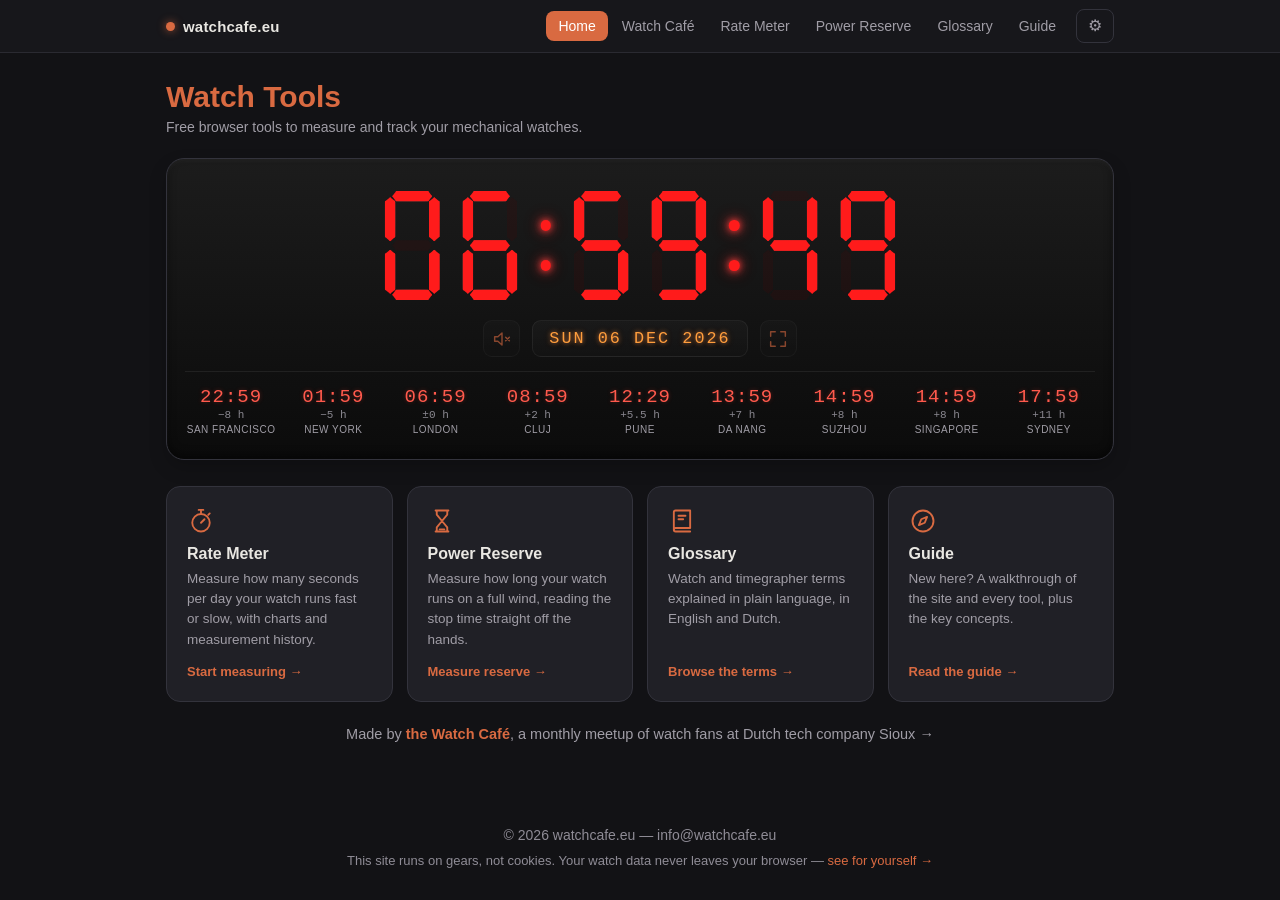
==== commit d138682f: "Use watchcafe.eu in page titles and the printed report Browser tabs, bookmarks and link previews (Wh" ====
--- a/index.html
+++ b/index.html
@@ -3,7 +3,7 @@
 <head>
   <meta charset="UTF-8">
   <meta name="viewport" content="width=device-width, initial-scale=1.0">
-  <title>Watch Tools — The Sioux Watch Café</title>
+  <title>Watch Tools — watchcafe.eu</title>
   <link rel="stylesheet" href="/theme.css">
   <link rel="icon" href="/favicon.svg" type="image/svg+xml">
   <link rel="icon" href="/favicon-32.png" sizes="32x32" type="image/png">
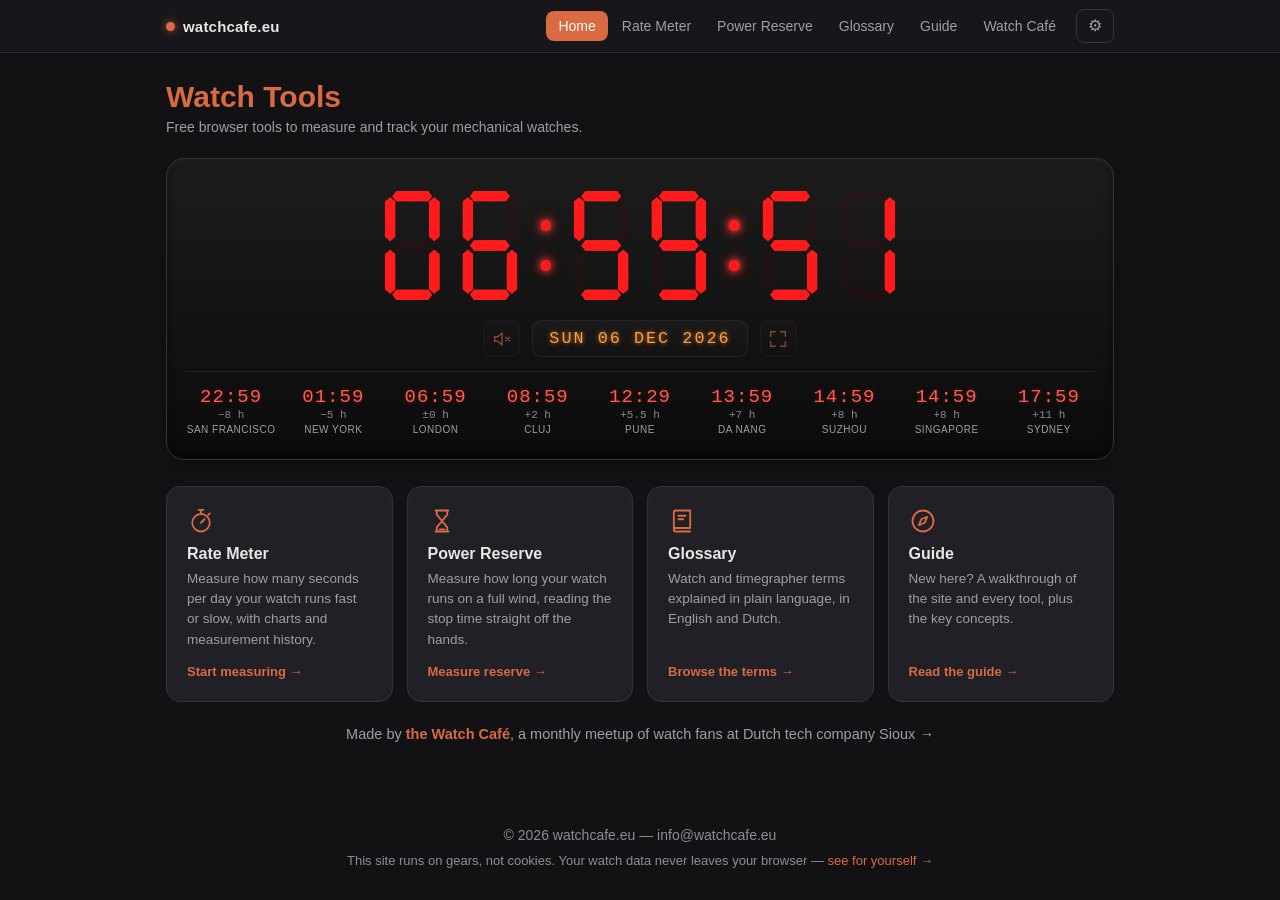
==== commit fca0288b: "Homepage clock: show the real time, corrected by the server clock The device clock is compared with " ====
--- a/index.html
+++ b/index.html
@@ -167,8 +167,34 @@
       seg.classList.toggle("on",active.indexOf(cls)>-1);
     });
   }
+  // Real time: device clock corrected by the server clock of watchcafe.eu.
+  // The Date header only has whole seconds, so requests are timed around a
+  // second boundary until the device offset is pinned down to a few ms.
+  var clockCorr=0;
+  function realNow(){return Date.now()+clockCorr;}
+  function syncClock(){
+    var lo=-Infinity,hi=Infinity,n=0;
+    function wait(ms){return new Promise(function(r){setTimeout(r,ms);});}
+    function sample(){
+      var t0=Date.now();
+      return fetch("/favicon.svg?sync="+t0+"-"+n,{method:"HEAD",cache:"no-store"}).then(function(r){
+        var t1=Date.now(),d=Date.parse(r.headers.get("Date"));
+        if(!isFinite(d))throw new Error("no Date header");
+        // server time was in [d, d+1000) somewhere between t0 and t1
+        lo=Math.max(lo,d-t1);hi=Math.min(hi,d+1000-t0);n++;
+        if(lo>hi)throw new Error("inconsistent server time");
+        if(n>=12||hi-lo<=25)return;
+        // aim the next request so the server sees it right at the estimated second boundary
+        var mid=(lo+hi)/2,half=(t1-t0)/2,now=Date.now();
+        var edge=Math.ceil((now+mid+half+60)/1000)*1000;
+        return wait(edge-mid-half-now).then(sample);
+      });
+    }
+    return sample().then(function(){clockCorr=Math.round((lo+hi)/2);},function(){});
+  }
+
   function tick(){
-    var now=new Date();
+    var now=new Date(realNow());
     var s=(String(now.getHours()).padStart(2,"0")+String(now.getMinutes()).padStart(2,"0")+String(now.getSeconds()).padStart(2,"0")).split("");
     for(var i=0;i<6;i++) setDigit("digit"+i,s[i]);
     var d=now.toLocaleDateString("en-GB",{weekday:"short",day:"2-digit",month:"short",year:"numeric"}).replace(/,/g,"").toUpperCase();
@@ -252,7 +278,9 @@
   });
 
   buildWorld(new Date());
-  tick(); setInterval(tick,1000);
+  // redraw just after each (real) second boundary, not on a free-running interval
+  (function loop(){tick();setTimeout(loop,1005-realNow()%1000);})();
+  syncClock(); setInterval(syncClock,3600000);
 
   var T={
     en:{h1:"Watch Tools",sub:"Free browser tools to measure and track your mechanical watches.",
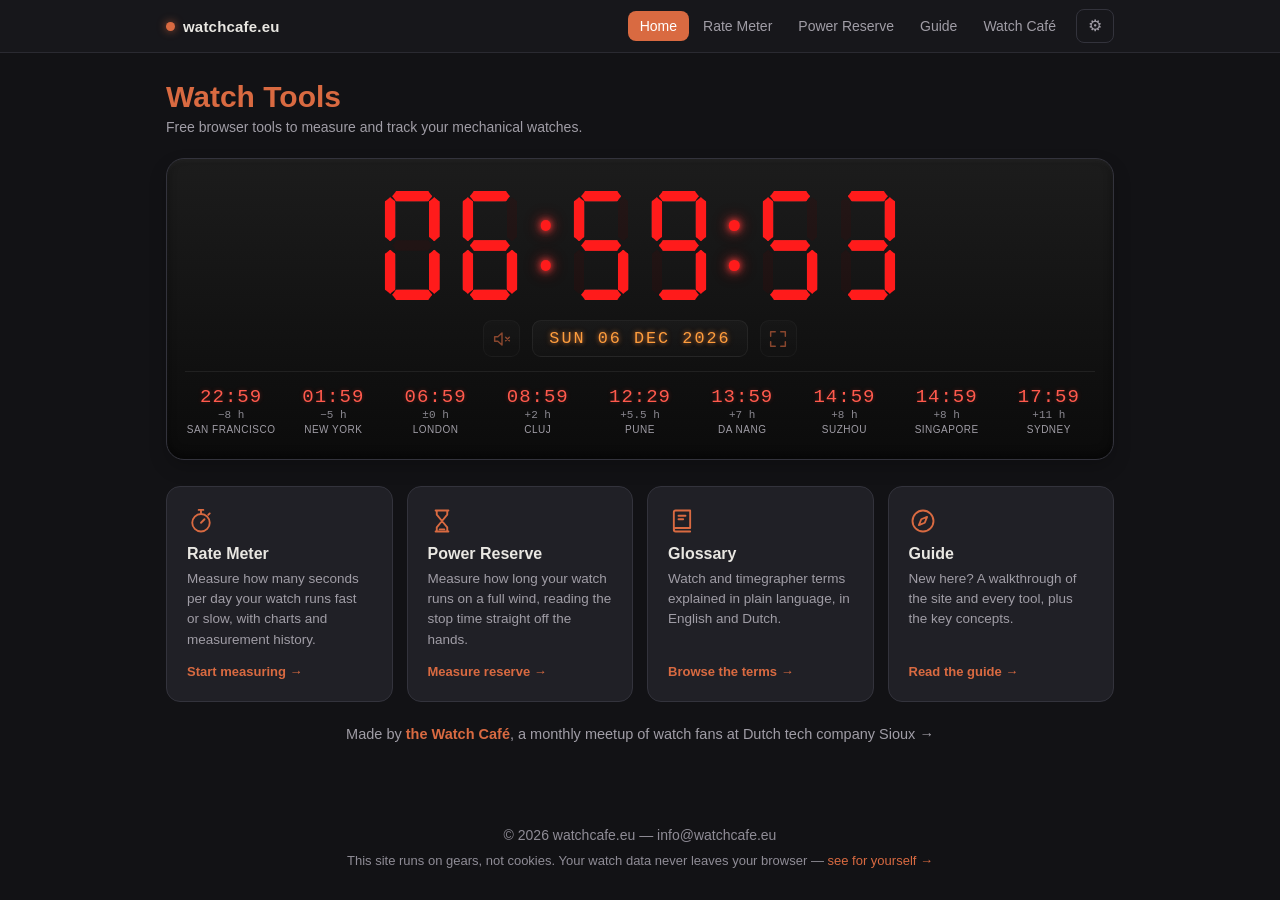
==== commit e81da654: "Merge the Glossary into the Guide as a second tab The Guide page now has Guide and Glossary tabs (/g" ====
--- a/index.html
+++ b/index.html
@@ -135,7 +135,7 @@
       <span id="t_pr_d">Measure how long your watch runs on a full wind, reading the stop time straight off the hands.</span>
       <span class="go" id="t_pr_c">Measure reserve &rarr;</span>
     </a>
-    <a class="tool" href="/glossary/">
+    <a class="tool" href="/guide/#glossary">
       <svg class="icon" viewBox="0 0 24 24" fill="none" stroke="currentColor" stroke-width="1.6" stroke-linecap="round" stroke-linejoin="round" aria-hidden="true"><path d="M5 4.5A1.5 1.5 0 0 1 6.5 3H19v15H6.5A1.5 1.5 0 0 0 5 19.5z"/><path d="M5 19.5A1.5 1.5 0 0 0 6.5 21H19M9 7.5h6M9 10.5h4"/></svg>
       <b id="t_gl_h">Glossary</b>
       <span id="t_gl_d">Watch and timegrapher terms explained in plain language, in English and Dutch.</span>
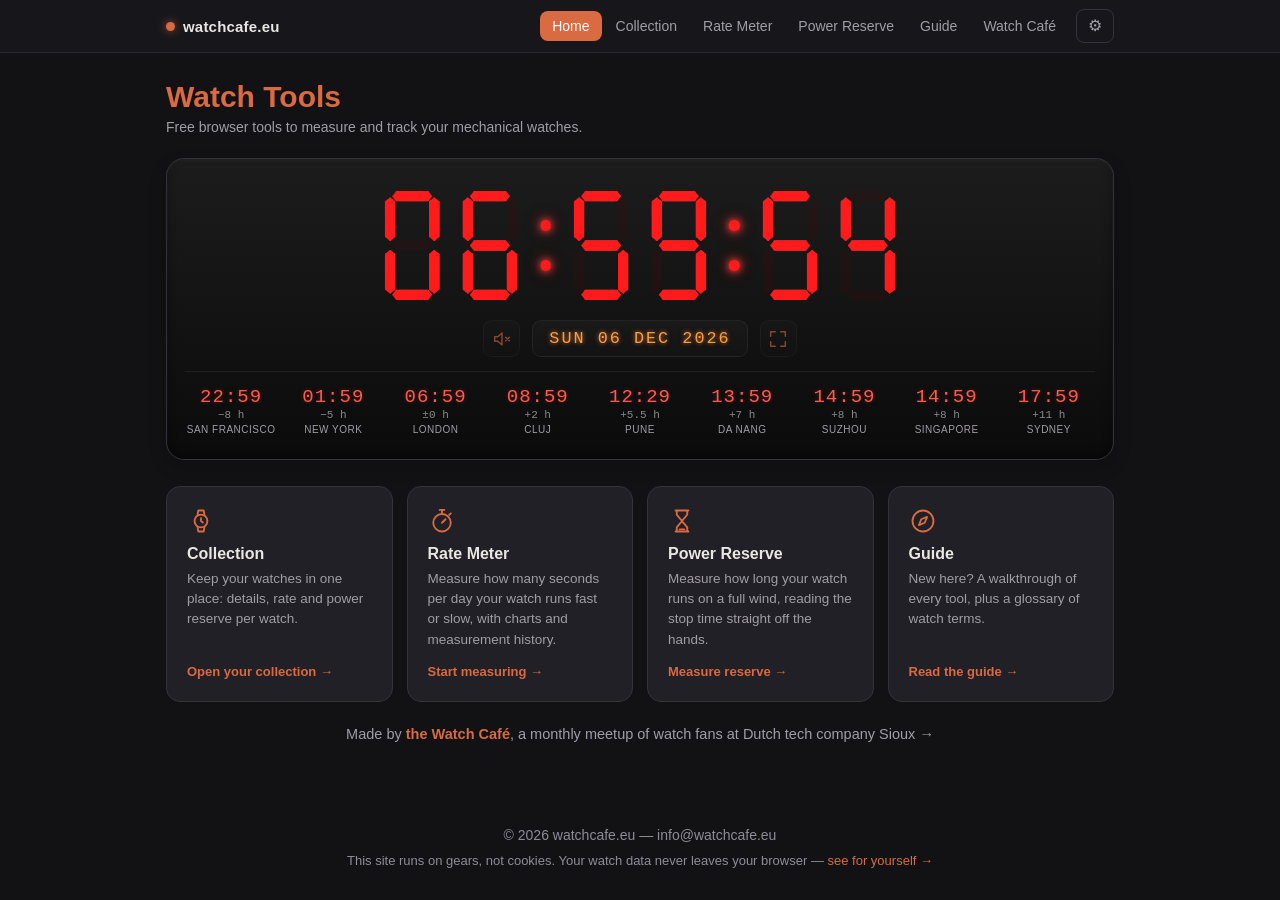
==== commit 946b2a2e: "Add the Collection page: one place for all watches Overview with a card per watch, adding a watch, a" ====
--- a/index.html
+++ b/index.html
@@ -123,6 +123,12 @@
   </div>
 
   <div class="tools">
+    <a class="tool" href="/collection/">
+      <svg class="icon" viewBox="0 0 24 24" fill="none" stroke="currentColor" stroke-width="1.6" stroke-linecap="round" stroke-linejoin="round" aria-hidden="true"><circle cx="12" cy="12" r="5.5"/><path d="M9 7.1 9.7 3h4.6l.7 4.1M9 16.9l.7 4.1h4.6l.7-4.1M12 9.5V12l1.6 1.2"/></svg>
+      <b id="t_co_h">Collection</b>
+      <span id="t_co_d">Keep your watches in one place: details, rate and power reserve per watch.</span>
+      <span class="go" id="t_co_c">Open your collection &rarr;</span>
+    </a>
     <a class="tool" href="/watchrate/">
       <svg class="icon" viewBox="0 0 24 24" fill="none" stroke="currentColor" stroke-width="1.6" stroke-linecap="round" stroke-linejoin="round" aria-hidden="true"><circle cx="12" cy="13.5" r="7.5"/><path d="M10 2.5h4M12 2.5V6M18.2 6.8l1.3-1.3M12 13.5l3-3"/></svg>
       <b id="t_rate_h">Rate Meter</b>
@@ -135,16 +141,10 @@
       <span id="t_pr_d">Measure how long your watch runs on a full wind, reading the stop time straight off the hands.</span>
       <span class="go" id="t_pr_c">Measure reserve &rarr;</span>
     </a>
-    <a class="tool" href="/guide/#glossary">
-      <svg class="icon" viewBox="0 0 24 24" fill="none" stroke="currentColor" stroke-width="1.6" stroke-linecap="round" stroke-linejoin="round" aria-hidden="true"><path d="M5 4.5A1.5 1.5 0 0 1 6.5 3H19v15H6.5A1.5 1.5 0 0 0 5 19.5z"/><path d="M5 19.5A1.5 1.5 0 0 0 6.5 21H19M9 7.5h6M9 10.5h4"/></svg>
-      <b id="t_gl_h">Glossary</b>
-      <span id="t_gl_d">Watch and timegrapher terms explained in plain language, in English and Dutch.</span>
-      <span class="go" id="t_gl_c">Browse the terms &rarr;</span>
-    </a>
     <a class="tool" href="/guide/">
       <svg class="icon" viewBox="0 0 24 24" fill="none" stroke="currentColor" stroke-width="1.6" stroke-linecap="round" stroke-linejoin="round" aria-hidden="true"><circle cx="12" cy="12" r="9"/><path d="M15.5 8.5l-2 5-5 2 2-5z"/></svg>
       <b id="t_gu_h">Guide</b>
-      <span id="t_gu_d">New here? A walkthrough of the site and every tool, plus the key concepts.</span>
+      <span id="t_gu_d">New here? A walkthrough of every tool, plus a glossary of watch terms.</span>
       <span class="go" id="t_gu_c">Read the guide &rarr;</span>
     </a>
   </div>
@@ -289,16 +289,16 @@
         gears:'This site runs on gears, not cookies. Your watch data never leaves your browser — <a href="/privacy/">see for yourself →</a>',
         rate_h:"Rate Meter",rate_d:"Measure how many seconds per day your watch runs fast or slow, with charts and measurement history.",rate_c:"Start measuring \u2192",
         pr_h:"Power Reserve",pr_d:"Measure how long your watch runs on a full wind, reading the stop time straight off the hands.",pr_c:"Measure reserve \u2192",
-        gl_h:"Glossary",gl_d:"Watch and timegrapher terms explained in plain language, in English and Dutch.",gl_c:"Browse the terms \u2192",
-        gu_h:"Guide",gu_d:"New here? A walkthrough of the site and every tool, plus the key concepts.",gu_c:"Read the guide \u2192"},
+        co_h:"Collection",co_d:"Keep your watches in one place: details, rate and power reserve per watch.",co_c:"Open your collection \u2192",
+        gu_h:"Guide",gu_d:"New here? A walkthrough of every tool, plus a glossary of watch terms.",gu_c:"Read the guide \u2192"},
     nl:{h1:"Horloge-tools",sub:"Gratis browsertools om je mechanische horloges te meten en te volgen.",
         tick:"Tik elke 10 seconden",fs:"Schermvullend",
         cafe:'Gemaakt door <a href="/cafe/">het Watch Café</a>, een maandelijkse meetup van horlogeliefhebbers bij het Nederlandse techbedrijf Sioux \u2192',
         gears:'Deze site draait op tandwielen, niet op cookies. Je horlogedata verlaat je browser nooit — <a href="/privacy/">zie het zelf →</a>',
         rate_h:"Rate Meter",rate_d:"Meet hoeveel seconden per dag je horloge voor- of achterloopt, met grafieken en een meethistorie.",rate_c:"Begin met meten \u2192",
         pr_h:"Gangreserve",pr_d:"Meet hoe lang je horloge loopt op een volledige opwinding, door de stoptijd rechtstreeks van de wijzers af te lezen.",pr_c:"Meet de gangreserve \u2192",
-        gl_h:"Begrippenlijst",gl_d:"Horloge- en timegrapher-begrippen in gewone taal uitgelegd, in het Nederlands en Engels.",gl_c:"Bekijk de begrippen \u2192",
-        gu_h:"Handleiding",gu_d:"Nieuw hier? Een rondleiding door de site en elke tool, plus de kernbegrippen.",gu_c:"Lees de handleiding \u2192"}
+        co_h:"Collectie",co_d:"Al je horloges op \u00e9\u00e9n plek: gegevens, gang en gangreserve per horloge.",co_c:"Open je collectie \u2192",
+        gu_h:"Handleiding",gu_d:"Nieuw hier? Een rondleiding langs elke tool, plus een lijst met horlogebegrippen.",gu_c:"Lees de handleiding \u2192"}
   };
   function applyLang(l){
     var t=T[l]||T.en;
@@ -307,7 +307,7 @@
     [["tickBtn",t.tick],["fsBtn",t.fs]].forEach(function(x){var b=document.getElementById(x[0]);b.title=x[1];b.setAttribute("aria-label",x[1]);});
     document.getElementById("cafeRef").innerHTML=t.cafe;
     document.getElementById("gears").innerHTML=t.gears;
-    var tiles=[["rate",t.rate_h,t.rate_d,t.rate_c],["pr",t.pr_h,t.pr_d,t.pr_c],["gl",t.gl_h,t.gl_d,t.gl_c],["gu",t.gu_h,t.gu_d,t.gu_c]];
+    var tiles=[["rate",t.rate_h,t.rate_d,t.rate_c],["pr",t.pr_h,t.pr_d,t.pr_c],["co",t.co_h,t.co_d,t.co_c],["gu",t.gu_h,t.gu_d,t.gu_c]];
     tiles.forEach(function(x){
       var h=document.getElementById("t_"+x[0]+"_h"),d=document.getElementById("t_"+x[0]+"_d"),c=document.getElementById("t_"+x[0]+"_c");
       if(h)h.textContent=x[1]; if(d)d.textContent=x[2]; if(c)c.innerHTML=x[3];
